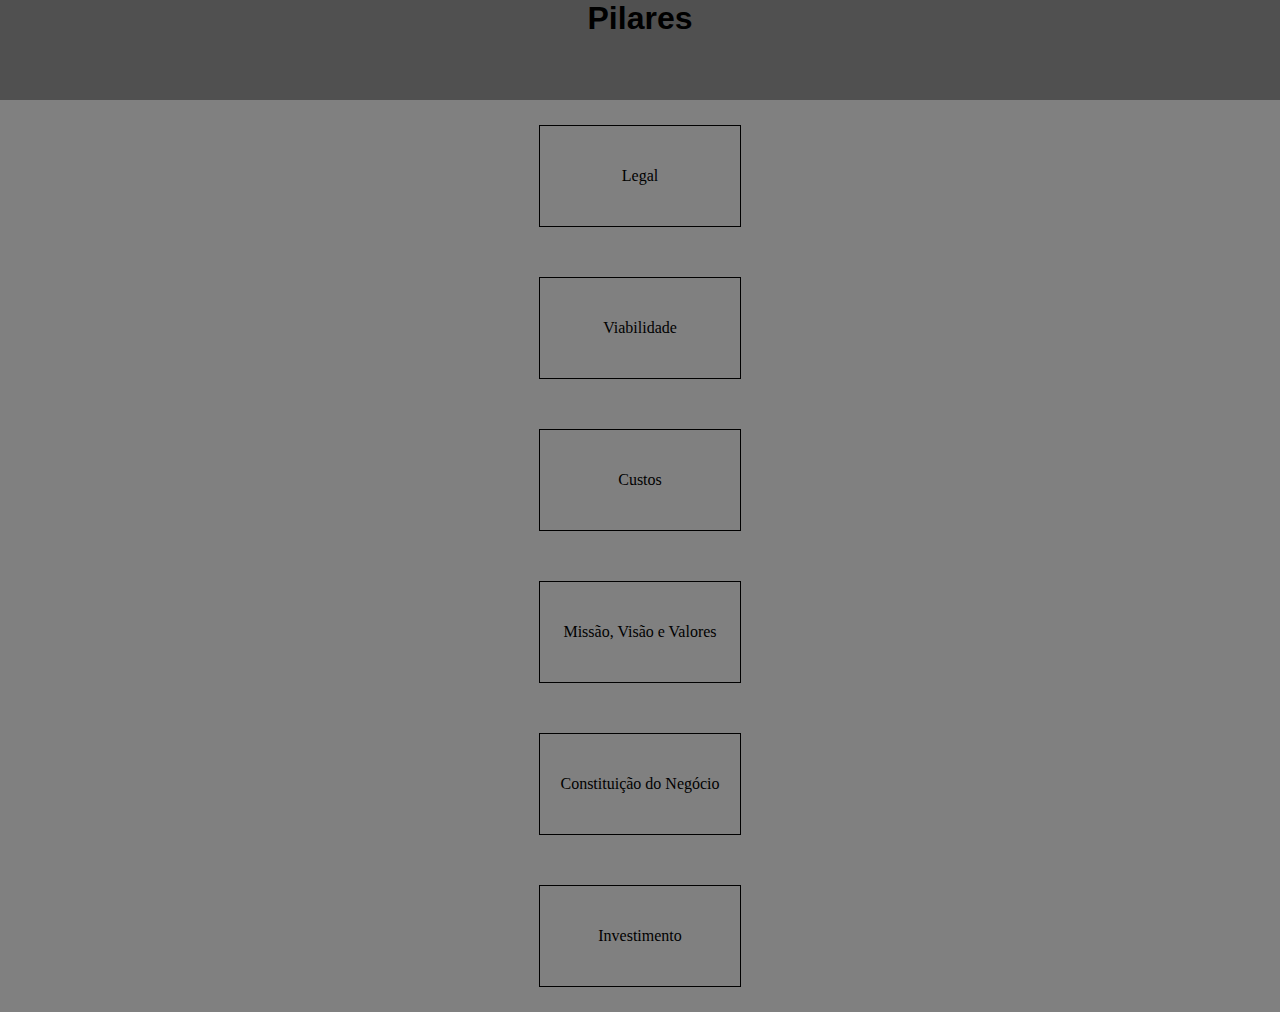
==== index.html @ 99c70448 "criado projeto" ====
<!DOCTYPE html>
<html lang="pt-br">
<head>
    <meta charset="UTF-8">
    <meta http-equiv="X-UA-Compatible" content="IE=edge">
    <meta name="viewport" content="width=device-width, initial-scale=1.0">
    <link rel="stylesheet" href="estilos/style.css">
    <link rel="stylesheet" href="estilos/media-query.css">
    <title>Organograma</title>
</head>
<body>
    <header>
        <h1>Pilares</h1>
    </header>
    <main>
        <div class="container">
            <div class="items">
                <p>
                    Legal
                </p>
            </div>
            <div class="items">
                <p>
                    Viabilidade
                </p>
            </div>
            <div class="items">
                <p>
                    Custos
                </p>
            </div>
            <div class="items">
                <p>
                    Missão, Visão e Valores
                </p>
            </div>
            <div class="items">
                <p>
                    Constituição do Negócio
                </p>
            </div>
            <div class="items">
                <p>
                    Investimento
                </p>
            </div>
        </div>
    </main>
    <footer>

    </footer>
</body>
</html>
---- estilos/style.css ----
@charset "UTF-8";

/* MOBILE FIRST */

:root {
    --cor-cabecalho: #000000af;
    --cor-fundo:#808080;
    --fonte-cabecalho: arial, sans-serif;
    --fonte-corpo: arial, sans-serif;
}

* {
    padding: 0;
    margin: 0;
}

main { 
    background-color: var(--cor-fundo);
}

header{
    display: flex;
    flex-direction: row;
    justify-content: center;
    height: 100px;
    background-color: var(--cor-cabecalho);
    font-family: var(--fonte-cabecalho);
}

.container {
    display: flex;
    flex-direction: column;
    align-items: center;
}

.items {
    display: flex;
    flex-direction: row;
    justify-content: center;
    align-items: center;
    border: 1px solid black;
    height: 100px;
    width: 200px;
    margin: 25px;
}

.items > p {

}
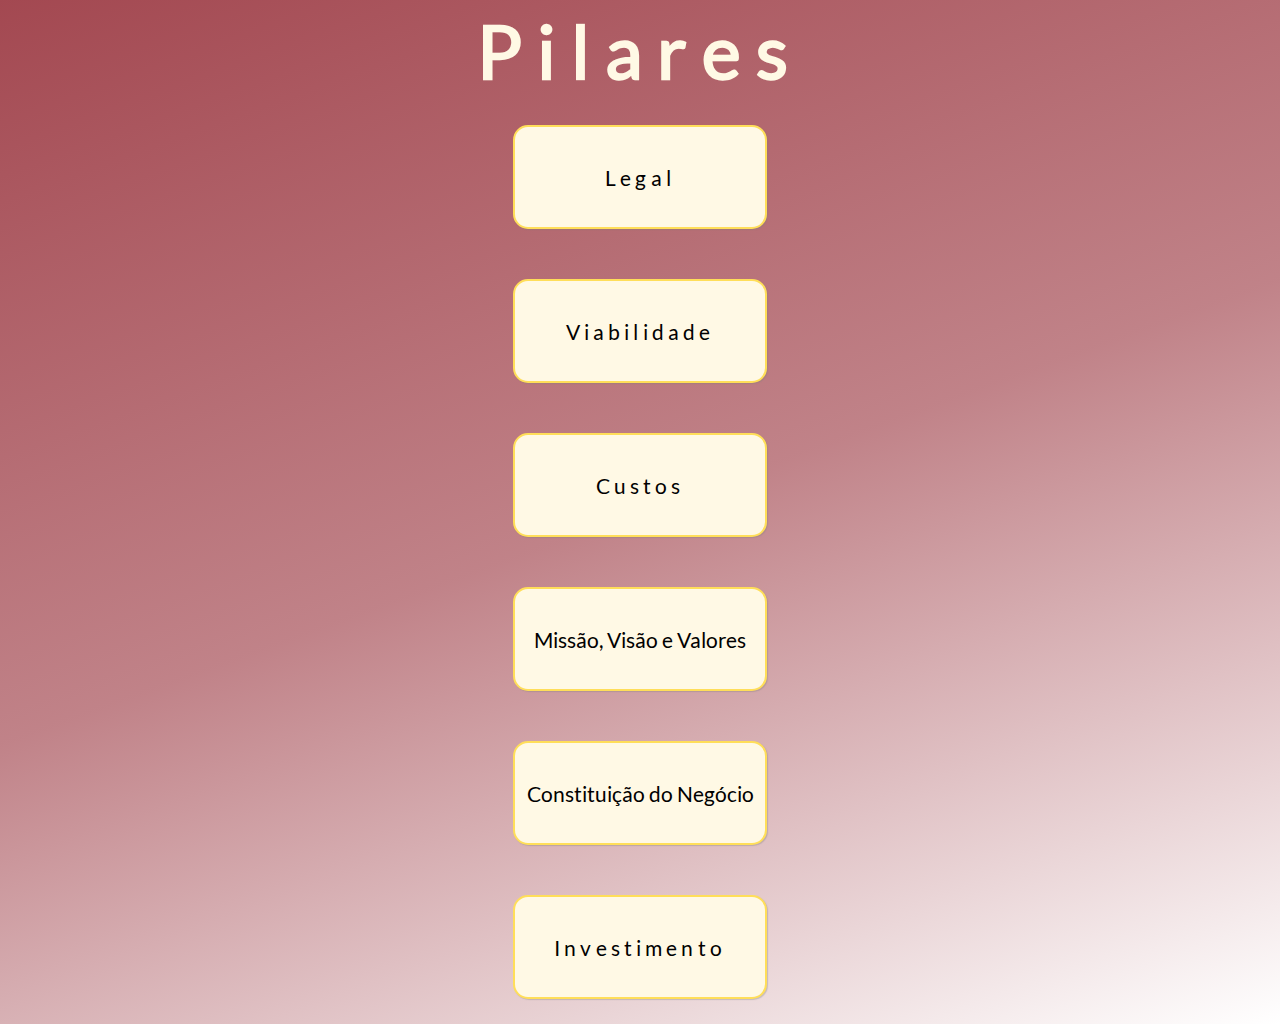
==== commit f63d8e18: "atualizado style.css" ====
--- a/index.html
+++ b/index.html
@@ -14,17 +14,17 @@
     </header>
     <main>
         <div class="container">
-            <div class="items">
+            <div class="items menor">
                 <p>
                     Legal
                 </p>
             </div>
-            <div class="items">
+            <div class="items menor">
                 <p>
                     Viabilidade
                 </p>
             </div>
-            <div class="items">
+            <div class="items menor">
                 <p>
                     Custos
                 </p>
@@ -39,7 +39,7 @@
                     Constituição do Negócio
                 </p>
             </div>
-            <div class="items">
+            <div class="items menor">
                 <p>
                     Investimento
                 </p>
--- a/estilos/style.css
+++ b/estilos/style.css
@@ -1,12 +1,19 @@
 @charset "UTF-8";
+@font-face {
+    font-family: 'quenda';
+    src: url(../fontes/Quenda-Medium.otf) format('opentype'); /* CORRIGIR FORMAT */
+    font-family: 'lato';
+    src: url(../fontes/Lato-Regular.ttf) format('truetype');
+}
 
 /* MOBILE FIRST */
 
 :root {
-    --cor-cabecalho: #000000af;
-    --cor-fundo:#808080;
-    --fonte-cabecalho: arial, sans-serif;
-    --fonte-corpo: arial, sans-serif;
+    --cor-logo-primaria:rgb(150, 46, 57);
+    --cor-logo-secundaria: rgb(255, 222, 89);
+    --cor-logo-terciaria: rgb(255, 249, 229);
+    --fonte-destaque: 'quenda';
+    --fonte-texto: 'lato', 'arial', sans-serif;
 }
 
 * {
@@ -14,17 +21,18 @@
     margin: 0;
 }
 
-main { 
-    background-color: var(--cor-fundo);
+html {
+    background-image: linear-gradient(160deg, rgba(150, 46, 56, 0.875), rgba(150, 46, 56, 0.597), transparent);
 }
 
-header{
-    display: flex;
-    flex-direction: row;
-    justify-content: center;
+header {
+    display: grid;
+    place-items: center;
     height: 100px;
-    background-color: var(--cor-cabecalho);
-    font-family: var(--fonte-cabecalho);
+    font-family: var(--fonte-texto);
+    font-size: 2.3em;
+    letter-spacing: 0.4em;
+    color: var(--cor-logo-terciaria);
 }
 
 .container {
@@ -38,12 +46,18 @@
     flex-direction: row;
     justify-content: center;
     align-items: center;
-    border: 1px solid black;
+    border: 2px solid var(--cor-logo-secundaria);
+    border-radius: 15px;
+    box-shadow: 1px 1px 1px rgba(128, 128, 128, 0.348);
     height: 100px;
-    width: 200px;
+    width: 250px;
     margin: 25px;
+    font-family: var(--fonte-texto);
+    background-color: var(--cor-logo-terciaria);
+    color: #000000;
+    font-size: 1.3em;
 }
 
-.items > p {
-
-}+.menor > p {
+    letter-spacing: 0.2em;
+}
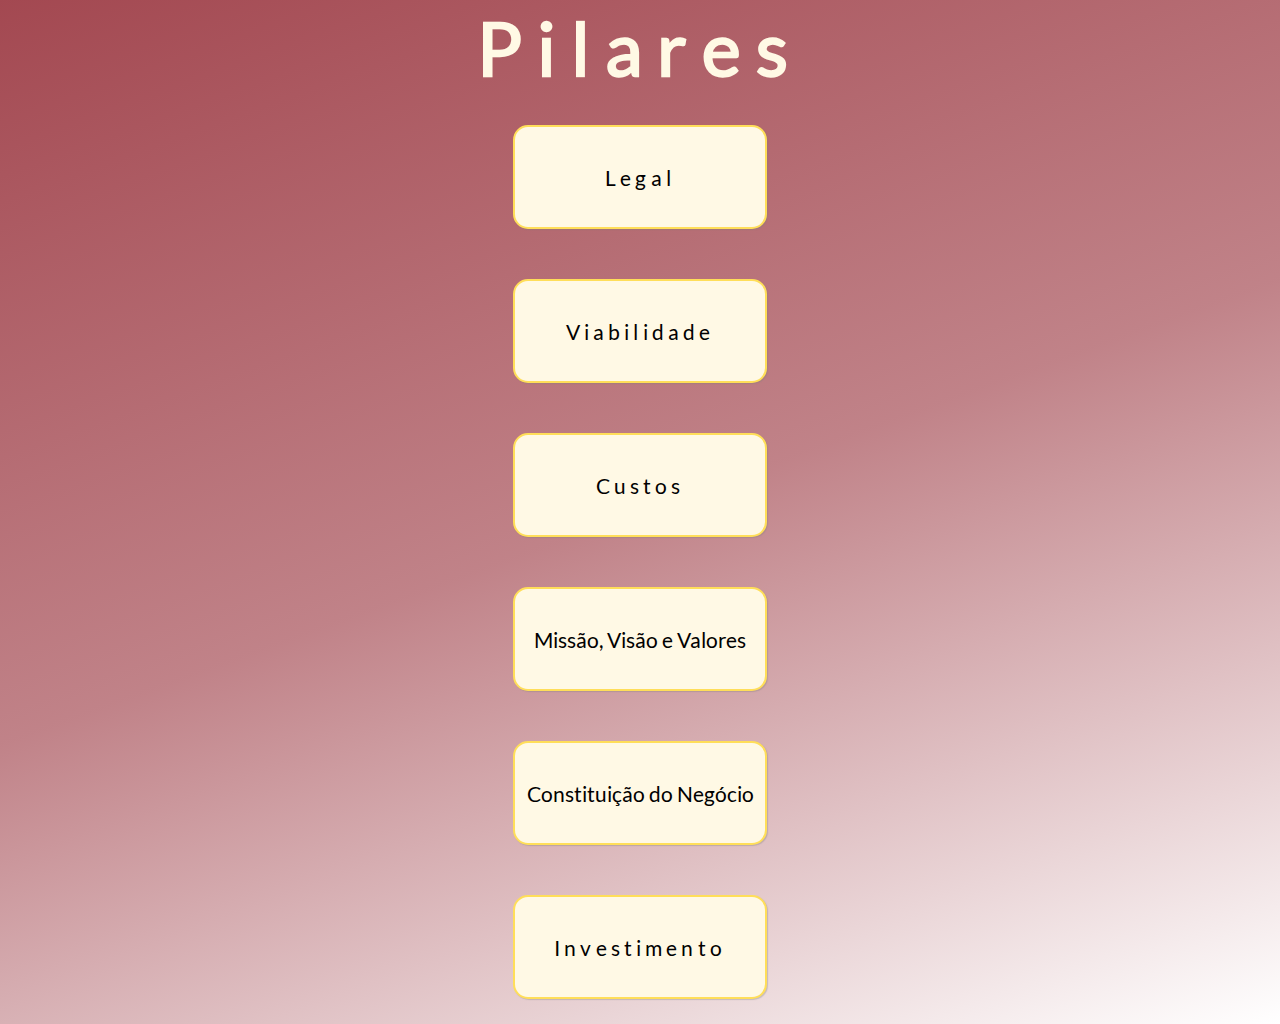
==== commit 627ff07d: "criado paginas" ====
--- a/index.html
+++ b/index.html
@@ -10,11 +10,11 @@
 </head>
 <body>
     <header>
-        <h1>Pilares</h1>
+        <h1>Pilares</h1><span></span>
     </header>
     <main>
         <div class="container">
-            <div class="items menor">
+            <div class="items menor" onclick=location.href='paginas/legal.html'>
                 <p>
                     Legal
                 </p>
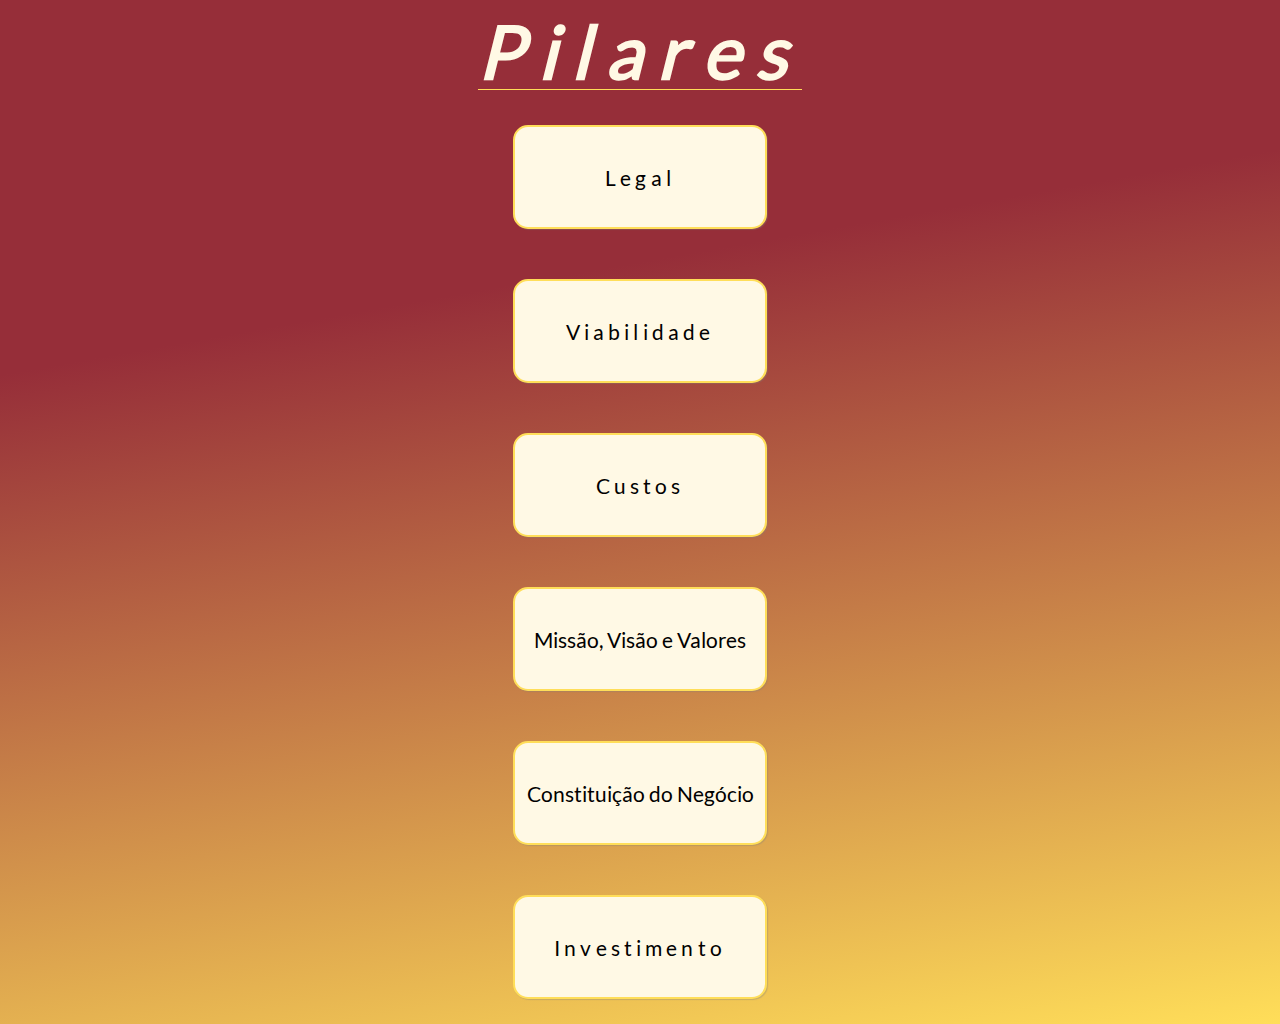
==== commit 88cd0051: "criado paginas html" ====
--- a/index.html
+++ b/index.html
@@ -10,7 +10,7 @@
 </head>
 <body>
     <header>
-        <h1>Pilares</h1><span></span>
+        <h1>Pilares</h1>
     </header>
     <main>
         <div class="container">
--- a/estilos/style.css
+++ b/estilos/style.css
@@ -2,6 +2,9 @@
 @font-face {
     font-family: 'quenda';
     src: url(../fontes/Quenda-Medium.otf) format('opentype'); /* CORRIGIR FORMAT */
+}
+
+@font-face {
     font-family: 'lato';
     src: url(../fontes/Lato-Regular.ttf) format('truetype');
 }
@@ -22,7 +25,7 @@
 }
 
 html {
-    background-image: linear-gradient(160deg, rgba(150, 46, 56, 0.875), rgba(150, 46, 56, 0.597), transparent);
+    background: linear-gradient(170deg, var(--cor-logo-primaria) 30%, var(--cor-logo-secundaria));
 }
 
 header {
@@ -33,6 +36,12 @@
     font-size: 2.3em;
     letter-spacing: 0.4em;
     color: var(--cor-logo-terciaria);
+}
+
+header > h1 {
+    text-decoration: underline 1px var(--cor-logo-secundaria);
+    text-underline-offset: 10px;
+    font-style: italic;
 }
 
 .container {
@@ -61,3 +70,10 @@
 .menor > p {
     letter-spacing: 0.2em;
 }
+
+.items:hover {
+    -xpedu-transform: scale(1.1);
+    -ms-transform: scale(1.1);
+    transform: scale(1.1);
+    cursor: pointer;
+}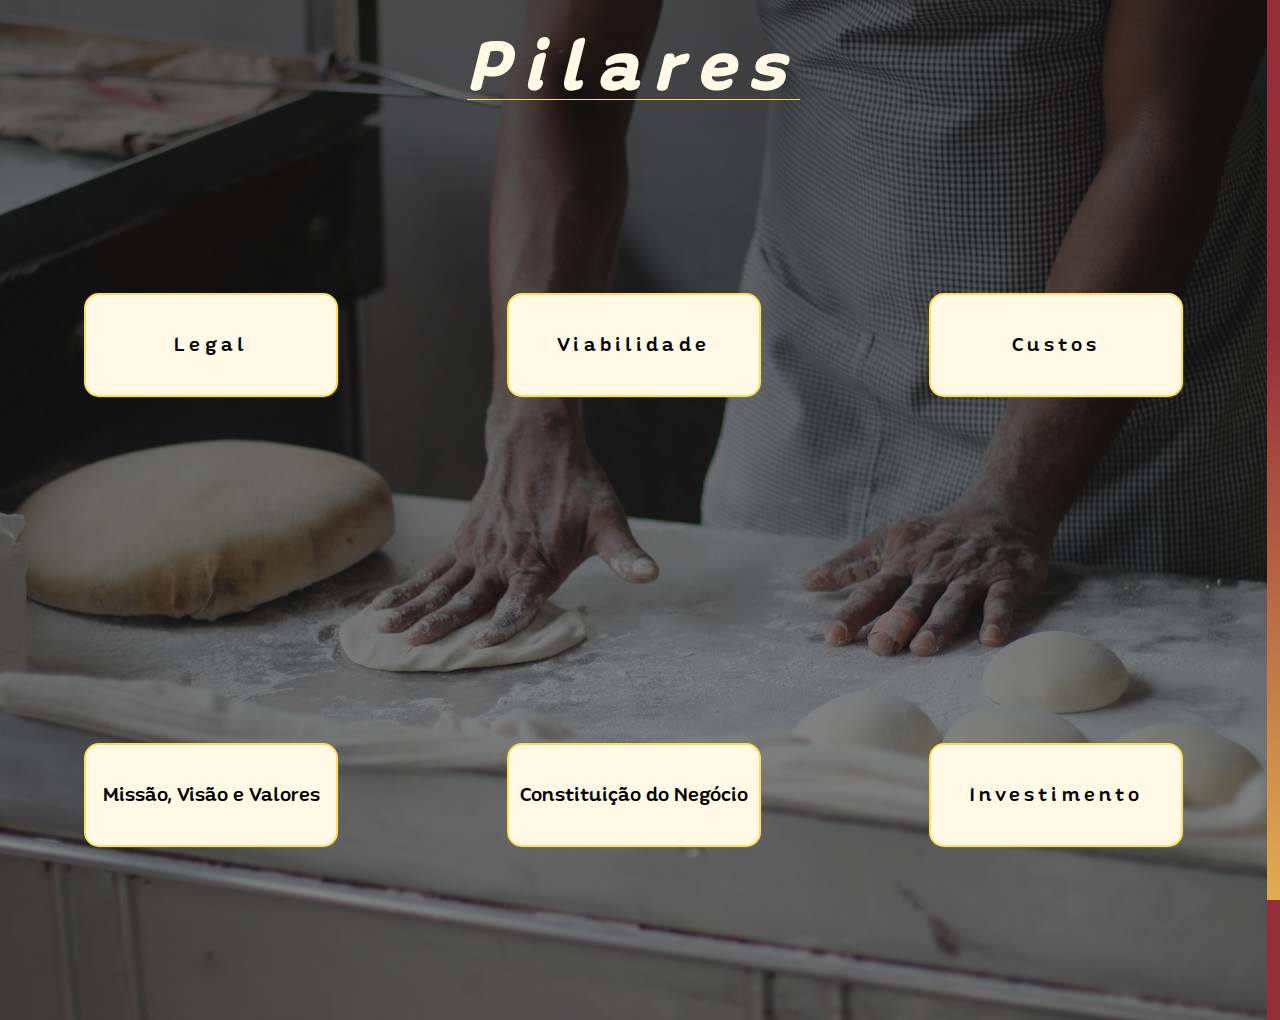
==== commit ff407483: "atualizado media-query" ====
--- a/index.html
+++ b/index.html
@@ -14,34 +14,39 @@
     </header>
     <main>
         <div class="container">
-            <div class="items menor" onclick=location.href='paginas/legal.html'>
+            <div class="items menor" id="legal" onclick=location.href='paginas/legal.html'>
                 <p>
                     Legal
                 </p>
             </div>
-            <div class="items menor">
+            <div class="items menor" id="viabilidade" onclick=location.href='paginas/viabilidade.html'>
                 <p>
                     Viabilidade
                 </p>
             </div>
-            <div class="items menor">
+            <div class="items menor" id="custos" onclick=location.href='paginas/custos.html'>
                 <p>
                     Custos
                 </p>
             </div>
-            <div class="items">
+            <div class="items" id="mvv" onclick=location.href='paginas/mvv.html'>
                 <p>
                     Missão, Visão e Valores
                 </p>
             </div>
-            <div class="items">
+            <div class="items" id="constituicao" onclick=location.href='paginas/constituicao.html'>
                 <p>
                     Constituição do Negócio
                 </p>
             </div>
-            <div class="items menor">
+            <div class="items menor" id="investimento" onclick=location.href='paginas/investimento.html'>
                 <p>
                     Investimento
+                </p>
+            </div>
+            <div id="informacoes">
+                <p>
+                    Lorem ipsum dolor sit amet consectetur adipisicing elit. Iure animi repellat maxime odit, expedita iste repudiandae, eos, assumenda molestiae dolorum rem? Facilis dolorum fuga ut nihil, quae tenetur harum aliquam?
                 </p>
             </div>
         </div>
--- a/estilos/style.css
+++ b/estilos/style.css
@@ -32,10 +32,11 @@
     display: grid;
     place-items: center;
     height: 100px;
-    font-family: var(--fonte-texto);
+    font-family: var(--fonte-destaque);
     font-size: 2.3em;
     letter-spacing: 0.4em;
     color: var(--cor-logo-terciaria);
+    padding-top: 20px;
 }
 
 header > h1 {
@@ -61,7 +62,7 @@
     height: 100px;
     width: 250px;
     margin: 25px;
-    font-family: var(--fonte-texto);
+    font-family: var(--fonte-destaque);
     background-color: var(--cor-logo-terciaria);
     color: #000000;
     font-size: 1.3em;
@@ -76,4 +77,8 @@
     -ms-transform: scale(1.1);
     transform: scale(1.1);
     cursor: pointer;
+}
+
+#informacoes {
+    display: none;
 }--- a/estilos/media-query.css
+++ b/estilos/media-query.css
@@ -0,0 +1,79 @@
+@charset "UTF-8";
+
+@media screen and (min-width: 769px) {
+    
+    @font-face {
+        font-family: 'quenda';
+        src: url(../fontes/Quenda-Medium.otf) format('opentype'); /* CORRIGIR FORMAT */
+    }
+    
+    @font-face {
+        font-family: 'lato';
+        src: url(../fontes/Lato-Regular.ttf) format('truetype');
+    }
+    
+    :root {
+        --cor-logo-primaria:rgb(150, 46, 57);
+        --cor-logo-secundaria: rgb(255, 222, 89);
+        --cor-logo-terciaria: rgb(255, 249, 229);
+        --fonte-destaque: 'quenda';
+        --fonte-texto: 'lato', 'arial', sans-serif;
+    }
+
+    * {
+        margin: 0;
+        padding: 0;
+    }
+
+    html {
+        width: 99vw;
+        height: 100vh;
+    }
+
+    body {
+        background: linear-gradient(rgba(17, 17, 17, 0.676), rgba(20, 20, 20, 0.471)), url(../imagens/padaria2.jpg);
+        background-position: center center;
+        background-size: cover;
+        background-repeat: no-repeat;
+        background-position-y: 0px;
+    }
+
+    .container {
+        display: grid;
+        grid-template-areas: 
+          'legal viabilidade custos'
+          'mvv constituicao investimento';
+        width: 99vw;
+        height: 100vh;
+        place-items: center;
+    }
+
+    #legal {
+        grid-area: legal;
+    }
+
+    #viabilidade {
+        grid-area: viabilidade;
+    }
+
+    #custos {
+        grid-area: custos;
+    }
+
+    #mvv {
+        grid-area: mvv;
+    }
+
+    #constituicao {
+        grid-area: constituicao;
+    }
+
+    #investimento {
+        grid-area: investimento;
+    }
+
+    #informacoes {
+        display: none;
+    }
+
+}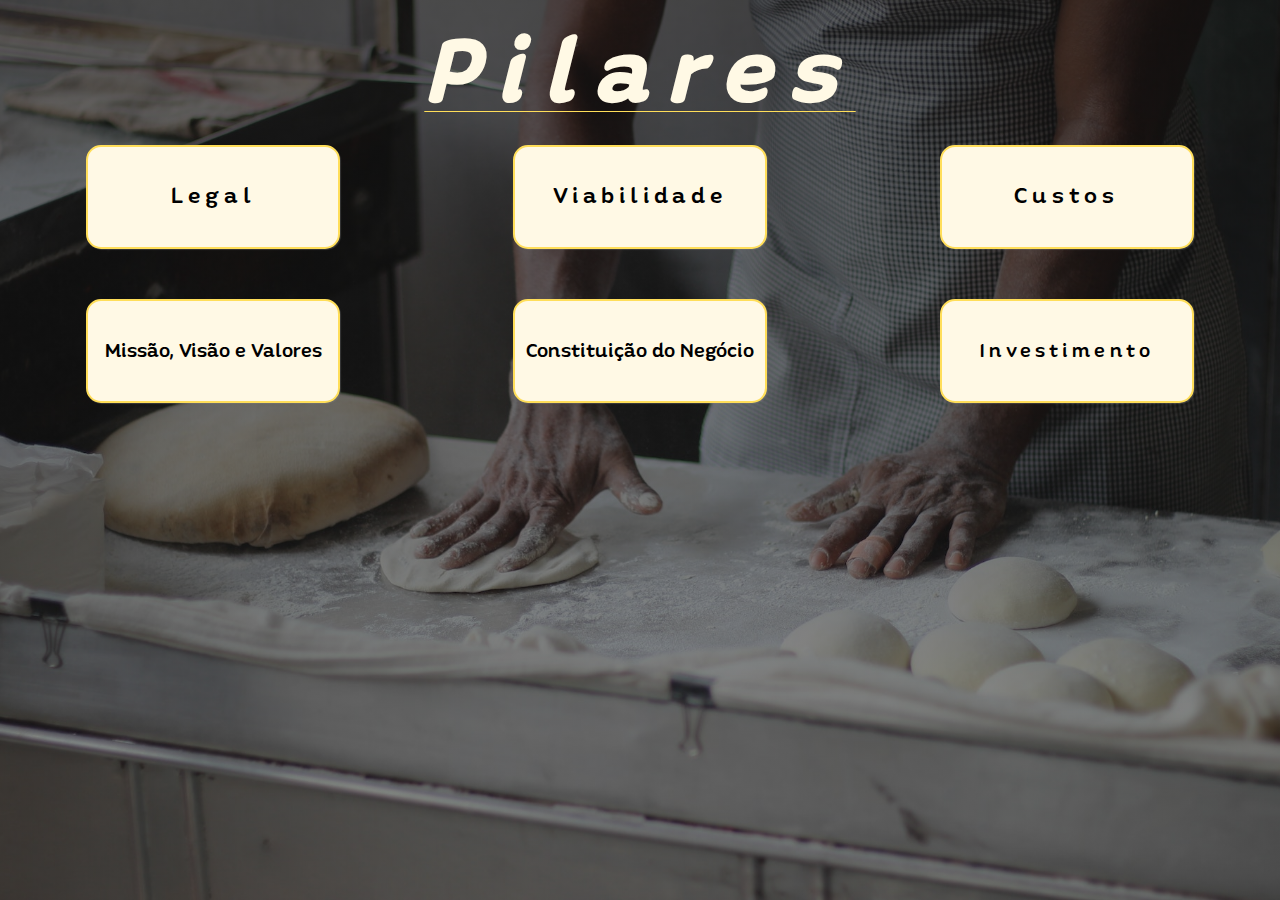
==== commit 2c23c8a1: "atualizado layout media-query" ====
--- a/index.html
+++ b/index.html
@@ -44,15 +44,7 @@
                     Investimento
                 </p>
             </div>
-            <div id="informacoes">
-                <p>
-                    Lorem ipsum dolor sit amet consectetur adipisicing elit. Iure animi repellat maxime odit, expedita iste repudiandae, eos, assumenda molestiae dolorum rem? Facilis dolorum fuga ut nihil, quae tenetur harum aliquam?
-                </p>
-            </div>
         </div>
     </main>
-    <footer>
-
-    </footer>
 </body>
 </html>--- a/estilos/media-query.css
+++ b/estilos/media-query.css
@@ -26,38 +26,39 @@
     }
 
     html {
-        width: 99vw;
-        height: 100vh;
-    }
-
-    body {
         background: linear-gradient(rgba(17, 17, 17, 0.676), rgba(20, 20, 20, 0.471)), url(../imagens/padaria2.jpg);
         background-position: center center;
         background-size: cover;
         background-repeat: no-repeat;
-        background-position-y: 0px;
+        width: 100vw;
+        height: 100vh;
+    }
+
+    header {
+        font-size: 3.0em;
     }
 
     .container {
         display: grid;
-        grid-template-areas: 
+        place-items: center;
+        grid-template-areas:
           'legal viabilidade custos'
           'mvv constituicao investimento';
-        width: 99vw;
-        height: 100vh;
-        place-items: center;
     }
 
     #legal {
         grid-area: legal;
+        font-size: 1.5em;
     }
 
     #viabilidade {
         grid-area: viabilidade;
+        font-size: 1.5em;
     }
 
     #custos {
         grid-area: custos;
+        font-size: 1.5em;
     }
 
     #mvv {
@@ -74,6 +75,18 @@
 
     #informacoes {
         display: none;
+        place-items: center;
+        grid-area: informacoes;
+        font-family: var(--fonte-texto);
+        text-align: justify;
+        color: #000000;
+        background-color: var(--cor-logo-terciaria);
+        padding: 25px;
+        border: 2px solid var(--cor-logo-secundaria);
+        border-radius: 15px;
+        box-shadow: 1px 1px 1px rgba(128, 128, 128, 0.348);
+        width: 82vw;
+        height: 400px;
     }
 
 }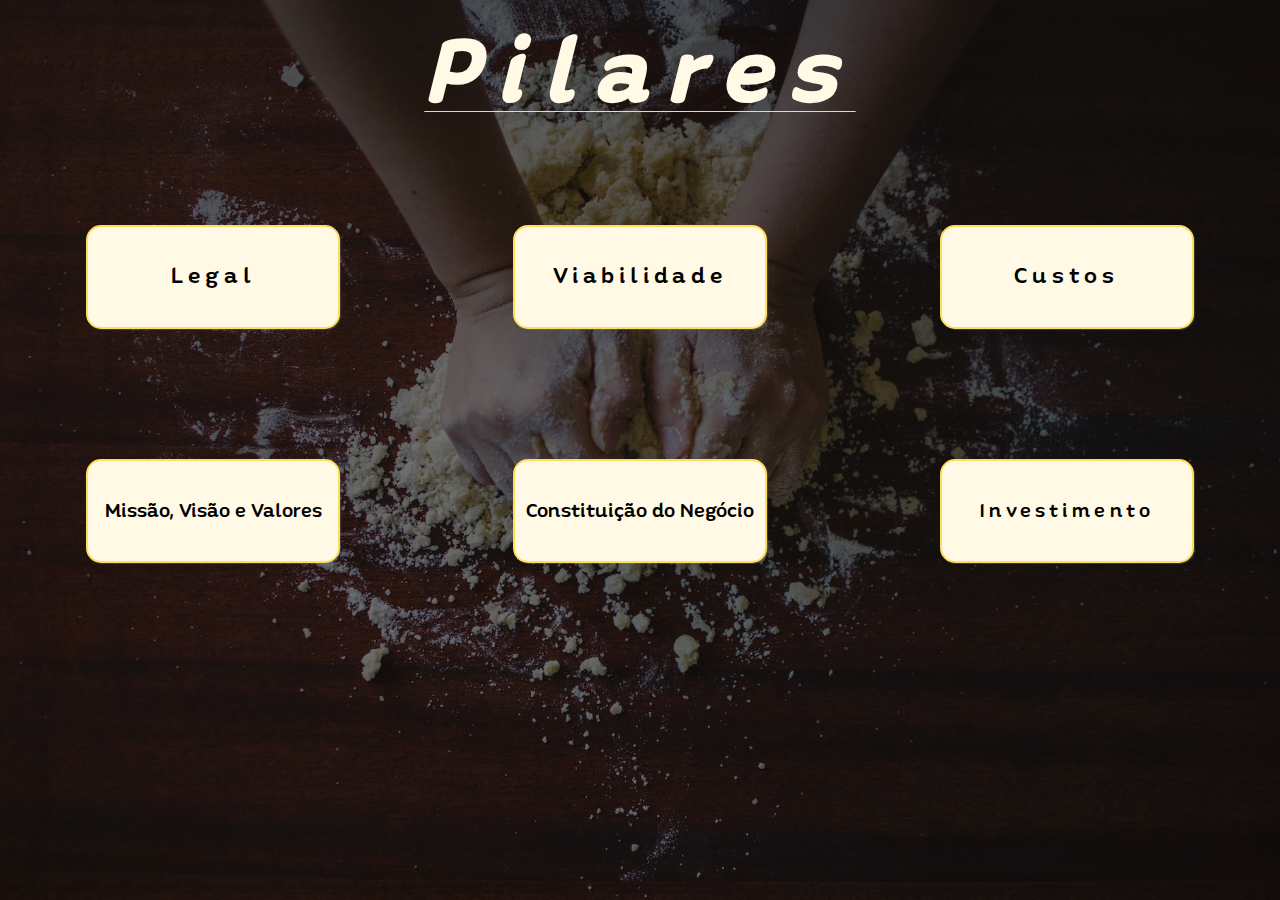
==== commit 2db61a23: "criado favicon" ====
--- a/index.html
+++ b/index.html
@@ -4,6 +4,7 @@
     <meta charset="UTF-8">
     <meta http-equiv="X-UA-Compatible" content="IE=edge">
     <meta name="viewport" content="width=device-width, initial-scale=1.0">
+    <link rel="shortcut icon" href="imagens/favicon.png" type="image/x-icon">
     <link rel="stylesheet" href="estilos/style.css">
     <link rel="stylesheet" href="estilos/media-query.css">
     <title>Organograma</title>
--- a/estilos/style.css
+++ b/estilos/style.css
@@ -1,7 +1,7 @@
 @charset "UTF-8";
 @font-face {
     font-family: 'quenda';
-    src: url(../fontes/Quenda-Medium.otf) format('opentype'); /* CORRIGIR FORMAT */
+    src: url(../fontes/Quenda-Medium.otf) format('opentype');
 }
 
 @font-face {
@@ -77,8 +77,4 @@
     -ms-transform: scale(1.1);
     transform: scale(1.1);
     cursor: pointer;
-}
-
-#informacoes {
-    display: none;
 }--- a/estilos/media-query.css
+++ b/estilos/media-query.css
@@ -26,12 +26,12 @@
     }
 
     html {
-        background: linear-gradient(rgba(17, 17, 17, 0.676), rgba(20, 20, 20, 0.471)), url(../imagens/padaria2.jpg);
-        background-position: center center;
+        width: 100vw;
+        height: 100vh;
+        background: linear-gradient(rgba(17, 17, 17, 0.676), rgba(20, 20, 20, 0.471)), url(../imagens/padaria.jpg);
+        background-position: center top;
         background-size: cover;
         background-repeat: no-repeat;
-        width: 100vw;
-        height: 100vh;
     }
 
     header {
@@ -44,6 +44,8 @@
         grid-template-areas:
           'legal viabilidade custos'
           'mvv constituicao investimento';
+        padding-top: 5em;
+        row-gap: 5em; 
     }
 
     #legal {
@@ -73,20 +75,16 @@
         grid-area: investimento;
     }
 
-    #informacoes {
-        display: none;
-        place-items: center;
-        grid-area: informacoes;
-        font-family: var(--fonte-texto);
-        text-align: justify;
-        color: #000000;
-        background-color: var(--cor-logo-terciaria);
-        padding: 25px;
-        border: 2px solid var(--cor-logo-secundaria);
-        border-radius: 15px;
-        box-shadow: 1px 1px 1px rgba(128, 128, 128, 0.348);
-        width: 82vw;
-        height: 400px;
+    .items:hover {
+        -xpedu-transform: scale(1.3);
+        -ms-transform: scale(1.3);
+        transform: scale(1.3);
+        cursor: pointer;
+
+        transition: 0.5s;
+        background-color: var(--cor-logo-primaria);
+        color: var(--cor-logo-terciaria);
+        text-decoration: underline var(--cor-logo-secundaria);
     }
 
 }